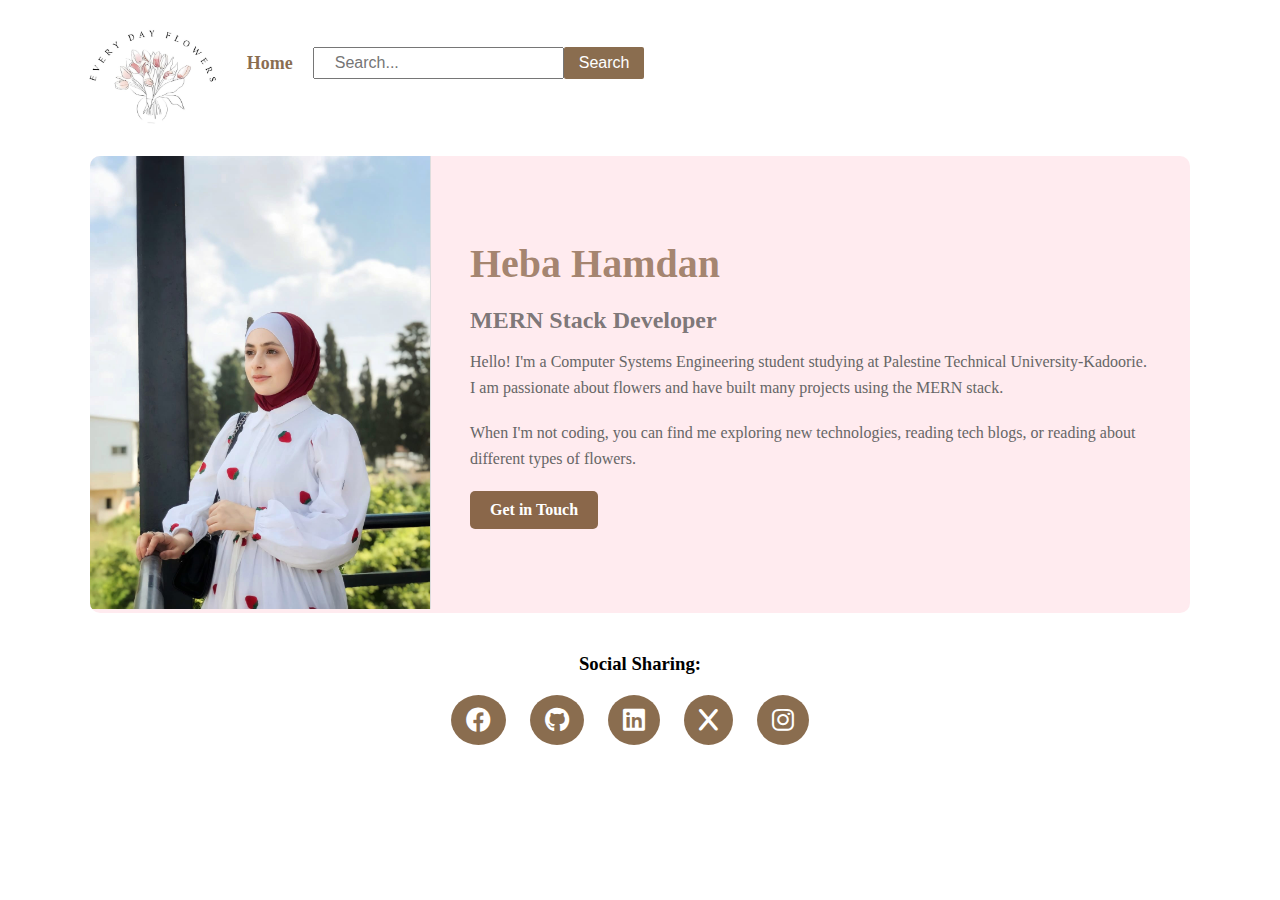
==== assets/pages/blogPost.html @ 96268f13 "udacity task my flowers blog" ====
<!DOCTYPE html>
<html lang="en">

<head>
    <meta charset="UTF-8">
    <meta name="viewport" content="width=device-width, initial-scale=1.0">
    <title>Blog Post</title>
    <link rel="stylesheet" href="../css/index.css" />
</head>

<body>
    <header>
        <nav class="navbar">
            <div class="container">
                <ul class="navbar-links">
                    <img class="logo" src="../images/logo0.jpg" alt="Logo">
                    <li><a href="../../index.html">Home</a></li>
                    <li>
                        <form class="navbar-search">
                            <input type="search" class="search-input" placeholder="Search..." aria-label="Search">
                            <button type="submit" class="search-button">Search</button>
                        </form>
                    </li>
                </ul>
            </div>

        </nav>
    </header>
    <main>
        <div class="auther-info-card">
            <div class="auther-info-image">
                <img src="../images/autherr.jpg" alt="Your Photo">
            </div>

            <div class="auther-info-content">
                <h1>Heba Hamdan</h1>
                <h2>MERN Stack Developer</h2>
                <p>Hello! I'm a Computer Systems Engineering student studying at Palestine Technical
                    University-Kadoorie. I am passionate about flowers and have built many projects using the MERN
                    stack.</p>
                <p>When I'm not coding, you can find me exploring new technologies, reading tech blogs, or reading about
                    different types of flowers.</p>
                <a href="#" class="auther-info-button">Get in Touch</a>
            </div>

        </div>
        <div class="social-media">
            <h3>Social Sharing:</h3>
            <span><i class="fa-brands fa-facebook"></i></span>
            <span><i class="fa-brands fa-github"></i></span>
            <span><i class="fa-brands fa-linkedin"></i></span>
            <span><i class="fa-solid fa-x"></i></span>
            <span><i class="fa-brands fa-instagram"></i></span>
        </div>

    </main>
</body>

</html>
---- assets/css/index.css ----
@import url('header.css');
@import url('main.css');
@import url('footer.css');
@import url('responsive.css');
@import url("all.min.css");/*import fontawesome for icons */
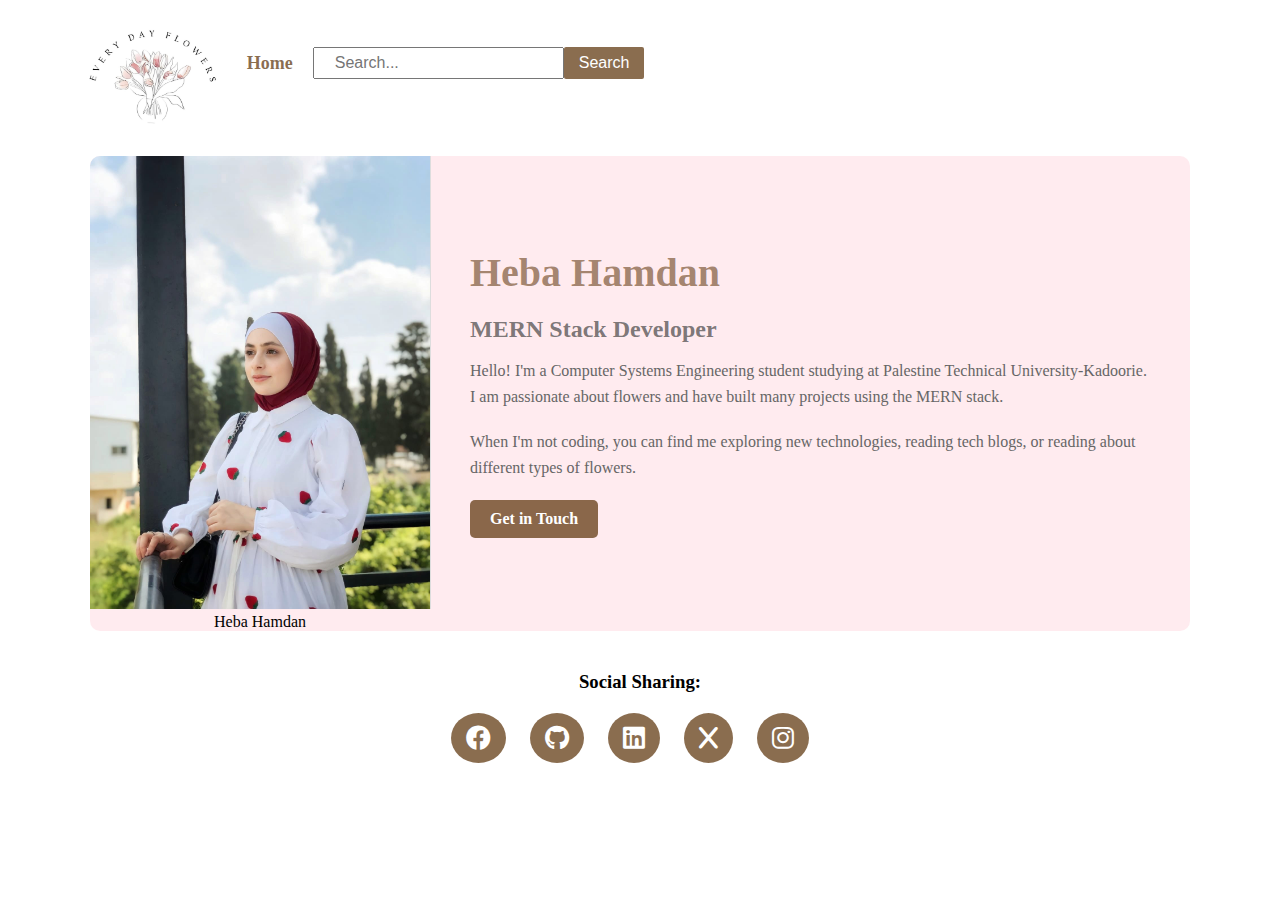
==== commit 64274bf1: "add blockquote and check media query" ====
--- a/assets/pages/blogPost.html
+++ b/assets/pages/blogPost.html
@@ -29,7 +29,10 @@
     <main>
         <div class="auther-info-card">
             <div class="auther-info-image">
-                <img src="../images/autherr.jpg" alt="Your Photo">
+                <figure>
+                    <img src="../images/autherr.jpg" alt="Heba">
+                    <figcaption>Heba Hamdan</figcaption>
+                </figure>
             </div>
 
             <div class="auther-info-content">
